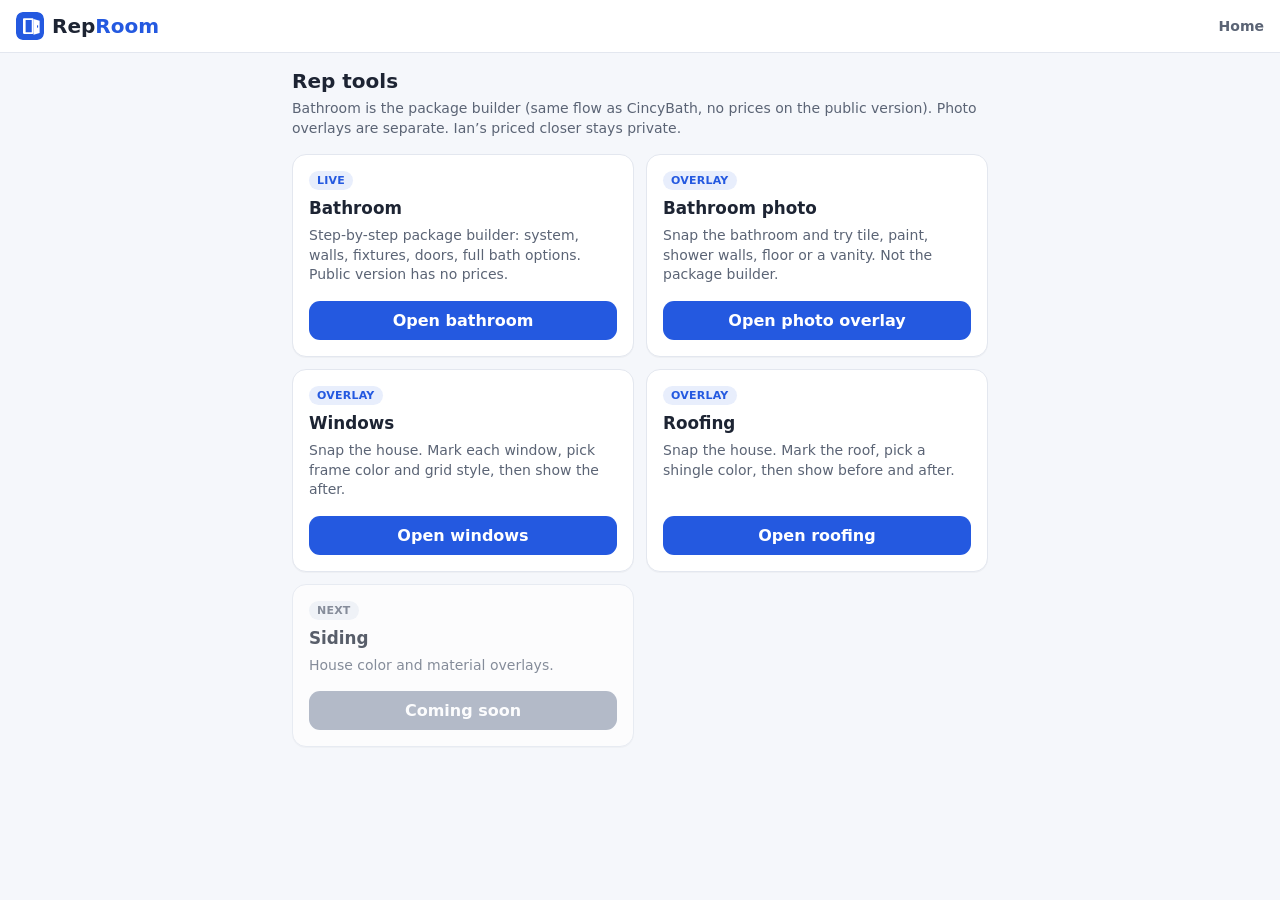
==== visualizer/index.html @ 2c046ca3 "Remove private CincyBath priced card from Rep tools hub" ====
<!doctype html>
<html lang="en"><head>
<meta charset="utf-8">
<meta name="viewport" content="width=device-width,initial-scale=1,viewport-fit=cover">
<meta name="theme-color" content="#2459e0">
<title>RepRoom · Rep tools</title>
<link rel="icon" href="../favicon.svg" type="image/svg+xml">
<link rel="apple-touch-icon" href="../apple-touch-icon.png">
<style>
:root{--blue:#2459e0;--ink:#1d2433;--bg:#f5f7fb;--line:#e3e7ef;--gold:#f5c04a;--muted:#5b6475}
*{box-sizing:border-box}body{margin:0;background:var(--bg);color:var(--ink);font-family:system-ui,-apple-system,"Segoe UI",Roboto,sans-serif}
a{color:inherit;text-decoration:none}
header{display:flex;align-items:center;justify-content:space-between;padding:12px 16px;background:#fff;border-bottom:1px solid var(--line);position:sticky;top:0;z-index:2}
.brand{display:flex;align-items:center;gap:8px;font-weight:800;font-size:1.25rem;color:var(--ink)}
.brand img{width:28px;height:28px;border-radius:7px}
.brand span{color:var(--blue)}
main{max-width:720px;margin:0 auto;padding:16px 12px 40px}
h1{font-size:1.25rem;margin:0 0 6px}
.hint{color:var(--muted);font-size:14px;margin:0 0 16px;line-height:1.4}
.grid{display:grid;gap:12px}
@media(min-width:560px){.grid{grid-template-columns:1fr 1fr}}
.card{background:#fff;border:1px solid var(--line);border-radius:14px;padding:16px;display:flex;flex-direction:column;gap:8px;box-shadow:0 1px 0 rgba(29,36,51,.03)}
.card h2{margin:0;font-size:1.05rem}
.card p{margin:0;color:var(--muted);font-size:14px;line-height:1.4;flex:1}
.btn{display:inline-block;margin-top:8px;background:var(--blue);color:#fff;font-weight:650;padding:10px 14px;border-radius:11px;text-align:center}
.soon{opacity:.72}.soon .btn{background:#9aa3b5}
.tag{display:inline-block;font-size:11px;font-weight:700;letter-spacing:.02em;text-transform:uppercase;color:var(--blue);background:#e8eefc;border-radius:999px;padding:3px 8px;width:fit-content}
</style></head><body>
<header>
  <a class="brand" href="../?v=nocincy1"><img src="../logo.svg" width="28" height="28" alt=""><div>Rep<span>Room</span></div></a>
  <a href="../?v=nocincy1" style="font-weight:600;font-size:14px;color:var(--muted)">Home</a>
</header>
<main>
  <h1>Rep tools</h1>
  <p class="hint">Bathroom is the package builder (same flow as CincyBath, no prices on the public version). Photo overlays are separate. Ian’s priced closer stays private.</p>
  <div class="grid">
    <a class="card" href="packages/?v=nocincy1">
      <span class="tag">Live</span>
      <h2>Bathroom</h2>
      <p>Step-by-step package builder: system, walls, fixtures, doors, full bath options. Public version has no prices.</p>
      <span class="btn">Open bathroom</span>
    </a>
<a class="card" href="bath/?v=nocincy1">
      <span class="tag">Overlay</span>
      <h2>Bathroom photo</h2>
      <p>Snap the bathroom and try tile, paint, shower walls, floor or a vanity. Not the package builder.</p>
      <span class="btn">Open photo overlay</span>
    </a>
    <a class="card" href="windows/?v=nocincy1">
      <span class="tag">Overlay</span>
      <h2>Windows</h2>
      <p>Snap the house. Mark each window, pick frame color and grid style, then show the after.</p>
      <span class="btn">Open windows</span>
    </a>
    <a class="card" href="roofing/?v=nocincy1">
      <span class="tag">Overlay</span>
      <h2>Roofing</h2>
      <p>Snap the house. Mark the roof, pick a shingle color, then show before and after.</p>
      <span class="btn">Open roofing</span>
    </a>
    <div class="card soon">
      <span class="tag" style="color:#5b6475;background:#eef1f6">Next</span>
      <h2>Siding</h2>
      <p>House color and material overlays.</p>
      <span class="btn">Coming soon</span>
    </div>
  </div>
</main>
</body></html>
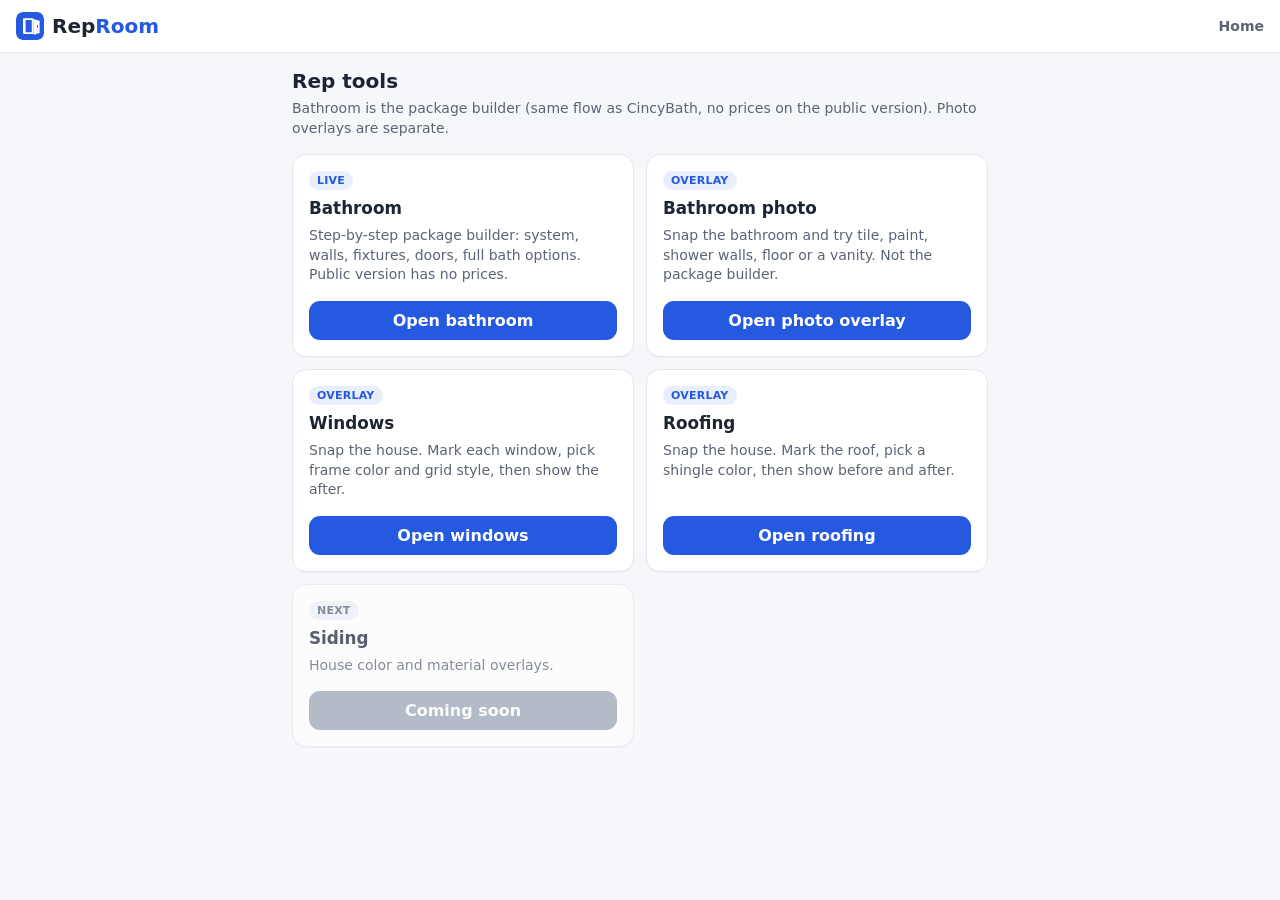
==== commit 203b309d: "Drop priced-closer hint from hub after removing CincyBath card" ====
--- a/visualizer/index.html
+++ b/visualizer/index.html
@@ -27,32 +27,32 @@
 .tag{display:inline-block;font-size:11px;font-weight:700;letter-spacing:.02em;text-transform:uppercase;color:var(--blue);background:#e8eefc;border-radius:999px;padding:3px 8px;width:fit-content}
 </style></head><body>
 <header>
-  <a class="brand" href="../?v=nocincy1"><img src="../logo.svg" width="28" height="28" alt=""><div>Rep<span>Room</span></div></a>
-  <a href="../?v=nocincy1" style="font-weight:600;font-size:14px;color:var(--muted)">Home</a>
+  <a class="brand" href="../?v=nocincy2"><img src="../logo.svg" width="28" height="28" alt=""><div>Rep<span>Room</span></div></a>
+  <a href="../?v=nocincy2" style="font-weight:600;font-size:14px;color:var(--muted)">Home</a>
 </header>
 <main>
   <h1>Rep tools</h1>
-  <p class="hint">Bathroom is the package builder (same flow as CincyBath, no prices on the public version). Photo overlays are separate. Ian’s priced closer stays private.</p>
+  <p class="hint">Bathroom is the package builder (same flow as CincyBath, no prices on the public version). Photo overlays are separate.</p>
   <div class="grid">
-    <a class="card" href="packages/?v=nocincy1">
+    <a class="card" href="packages/?v=nocincy2">
       <span class="tag">Live</span>
       <h2>Bathroom</h2>
       <p>Step-by-step package builder: system, walls, fixtures, doors, full bath options. Public version has no prices.</p>
       <span class="btn">Open bathroom</span>
     </a>
-<a class="card" href="bath/?v=nocincy1">
+<a class="card" href="bath/?v=nocincy2">
       <span class="tag">Overlay</span>
       <h2>Bathroom photo</h2>
       <p>Snap the bathroom and try tile, paint, shower walls, floor or a vanity. Not the package builder.</p>
       <span class="btn">Open photo overlay</span>
     </a>
-    <a class="card" href="windows/?v=nocincy1">
+    <a class="card" href="windows/?v=nocincy2">
       <span class="tag">Overlay</span>
       <h2>Windows</h2>
       <p>Snap the house. Mark each window, pick frame color and grid style, then show the after.</p>
       <span class="btn">Open windows</span>
     </a>
-    <a class="card" href="roofing/?v=nocincy1">
+    <a class="card" href="roofing/?v=nocincy2">
       <span class="tag">Overlay</span>
       <h2>Roofing</h2>
       <p>Snap the house. Mark the roof, pick a shingle color, then show before and after.</p>
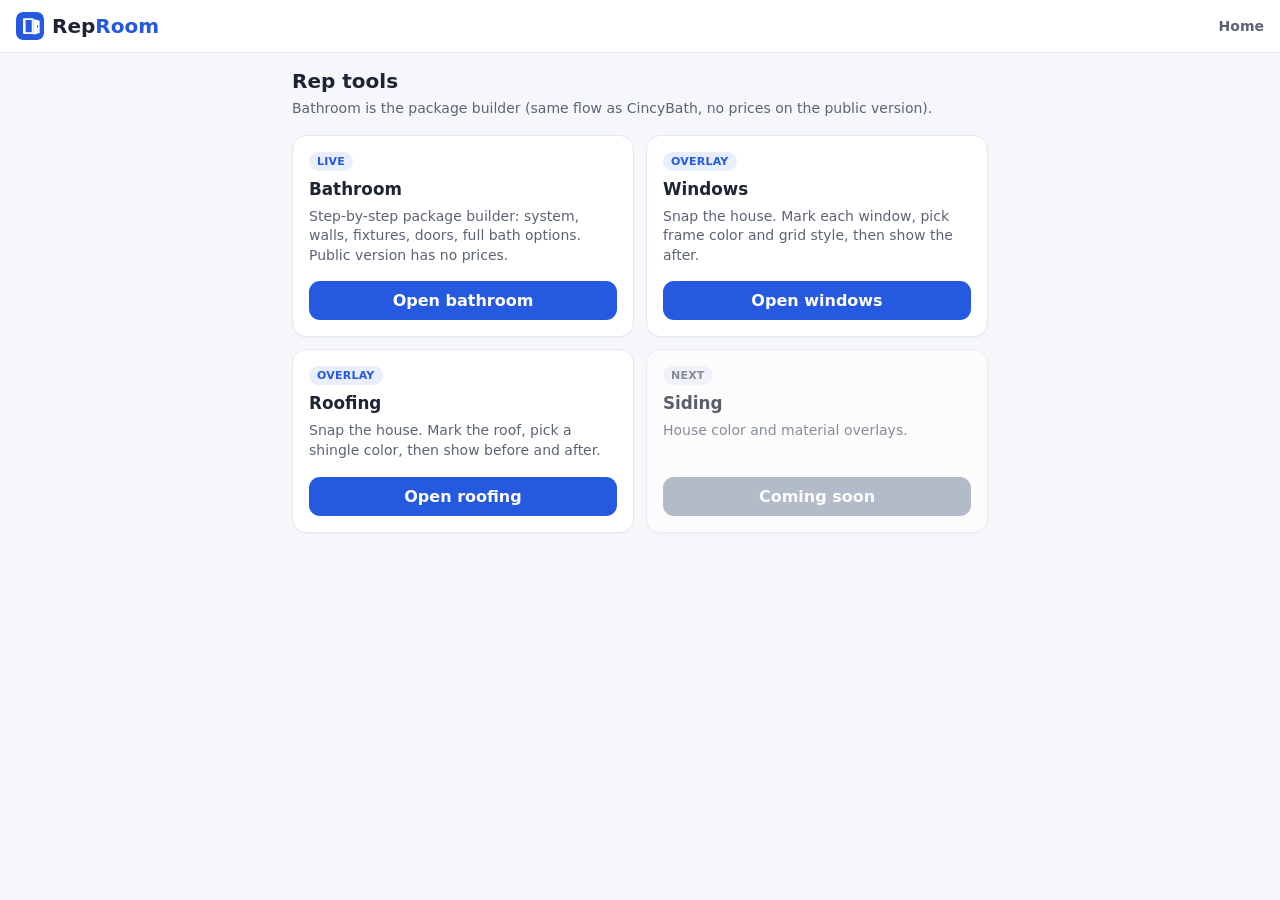
==== commit 68cc545d: "Hub: remove Bathroom photo card; Bathroom entry is packages only" ====
--- a/visualizer/index.html
+++ b/visualizer/index.html
@@ -27,32 +27,26 @@
 .tag{display:inline-block;font-size:11px;font-weight:700;letter-spacing:.02em;text-transform:uppercase;color:var(--blue);background:#e8eefc;border-radius:999px;padding:3px 8px;width:fit-content}
 </style></head><body>
 <header>
-  <a class="brand" href="../?v=nocincy2"><img src="../logo.svg" width="28" height="28" alt=""><div>Rep<span>Room</span></div></a>
-  <a href="../?v=nocincy2" style="font-weight:600;font-size:14px;color:var(--muted)">Home</a>
+  <a class="brand" href="../?v=hubtrim1"><img src="../logo.svg" width="28" height="28" alt=""><div>Rep<span>Room</span></div></a>
+  <a href="../?v=hubtrim1" style="font-weight:600;font-size:14px;color:var(--muted)">Home</a>
 </header>
 <main>
   <h1>Rep tools</h1>
-  <p class="hint">Bathroom is the package builder (same flow as CincyBath, no prices on the public version). Photo overlays are separate.</p>
+  <p class="hint">Bathroom is the package builder (same flow as CincyBath, no prices on the public version).</p>
   <div class="grid">
-    <a class="card" href="packages/?v=nocincy2">
+    <a class="card" href="packages/?v=hubtrim1">
       <span class="tag">Live</span>
       <h2>Bathroom</h2>
       <p>Step-by-step package builder: system, walls, fixtures, doors, full bath options. Public version has no prices.</p>
       <span class="btn">Open bathroom</span>
     </a>
-<a class="card" href="bath/?v=nocincy2">
-      <span class="tag">Overlay</span>
-      <h2>Bathroom photo</h2>
-      <p>Snap the bathroom and try tile, paint, shower walls, floor or a vanity. Not the package builder.</p>
-      <span class="btn">Open photo overlay</span>
-    </a>
-    <a class="card" href="windows/?v=nocincy2">
+<a class="card" href="windows/?v=hubtrim1">
       <span class="tag">Overlay</span>
       <h2>Windows</h2>
       <p>Snap the house. Mark each window, pick frame color and grid style, then show the after.</p>
       <span class="btn">Open windows</span>
     </a>
-    <a class="card" href="roofing/?v=nocincy2">
+    <a class="card" href="roofing/?v=hubtrim1">
       <span class="tag">Overlay</span>
       <h2>Roofing</h2>
       <p>Snap the house. Mark the roof, pick a shingle color, then show before and after.</p>
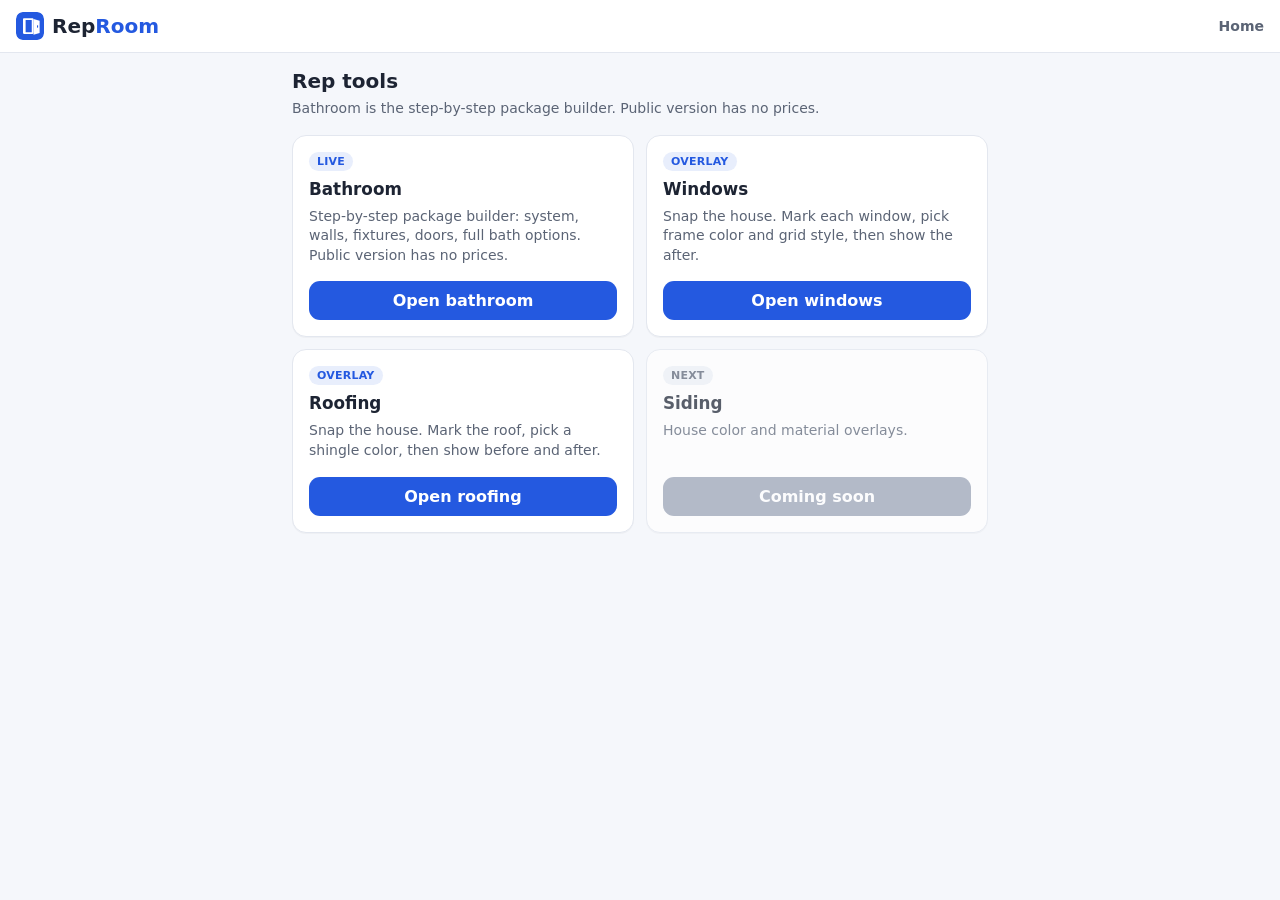
==== commit 2dc35920: "Drop CincyBath name from hub hint; priced card already removed" ====
--- a/visualizer/index.html
+++ b/visualizer/index.html
@@ -27,26 +27,26 @@
 .tag{display:inline-block;font-size:11px;font-weight:700;letter-spacing:.02em;text-transform:uppercase;color:var(--blue);background:#e8eefc;border-radius:999px;padding:3px 8px;width:fit-content}
 </style></head><body>
 <header>
-  <a class="brand" href="../?v=hubtrim1"><img src="../logo.svg" width="28" height="28" alt=""><div>Rep<span>Room</span></div></a>
-  <a href="../?v=hubtrim1" style="font-weight:600;font-size:14px;color:var(--muted)">Home</a>
+  <a class="brand" href="../?v=hubtrim2"><img src="../logo.svg" width="28" height="28" alt=""><div>Rep<span>Room</span></div></a>
+  <a href="../?v=hubtrim2" style="font-weight:600;font-size:14px;color:var(--muted)">Home</a>
 </header>
 <main>
   <h1>Rep tools</h1>
-  <p class="hint">Bathroom is the package builder (same flow as CincyBath, no prices on the public version).</p>
+  <p class="hint">Bathroom is the step-by-step package builder. Public version has no prices.</p>
   <div class="grid">
-    <a class="card" href="packages/?v=hubtrim1">
+    <a class="card" href="packages/?v=hubtrim2">
       <span class="tag">Live</span>
       <h2>Bathroom</h2>
       <p>Step-by-step package builder: system, walls, fixtures, doors, full bath options. Public version has no prices.</p>
       <span class="btn">Open bathroom</span>
     </a>
-<a class="card" href="windows/?v=hubtrim1">
+<a class="card" href="windows/?v=hubtrim2">
       <span class="tag">Overlay</span>
       <h2>Windows</h2>
       <p>Snap the house. Mark each window, pick frame color and grid style, then show the after.</p>
       <span class="btn">Open windows</span>
     </a>
-    <a class="card" href="roofing/?v=hubtrim1">
+    <a class="card" href="roofing/?v=hubtrim2">
       <span class="tag">Overlay</span>
       <h2>Roofing</h2>
       <p>Snap the house. Mark the roof, pick a shingle color, then show before and after.</p>
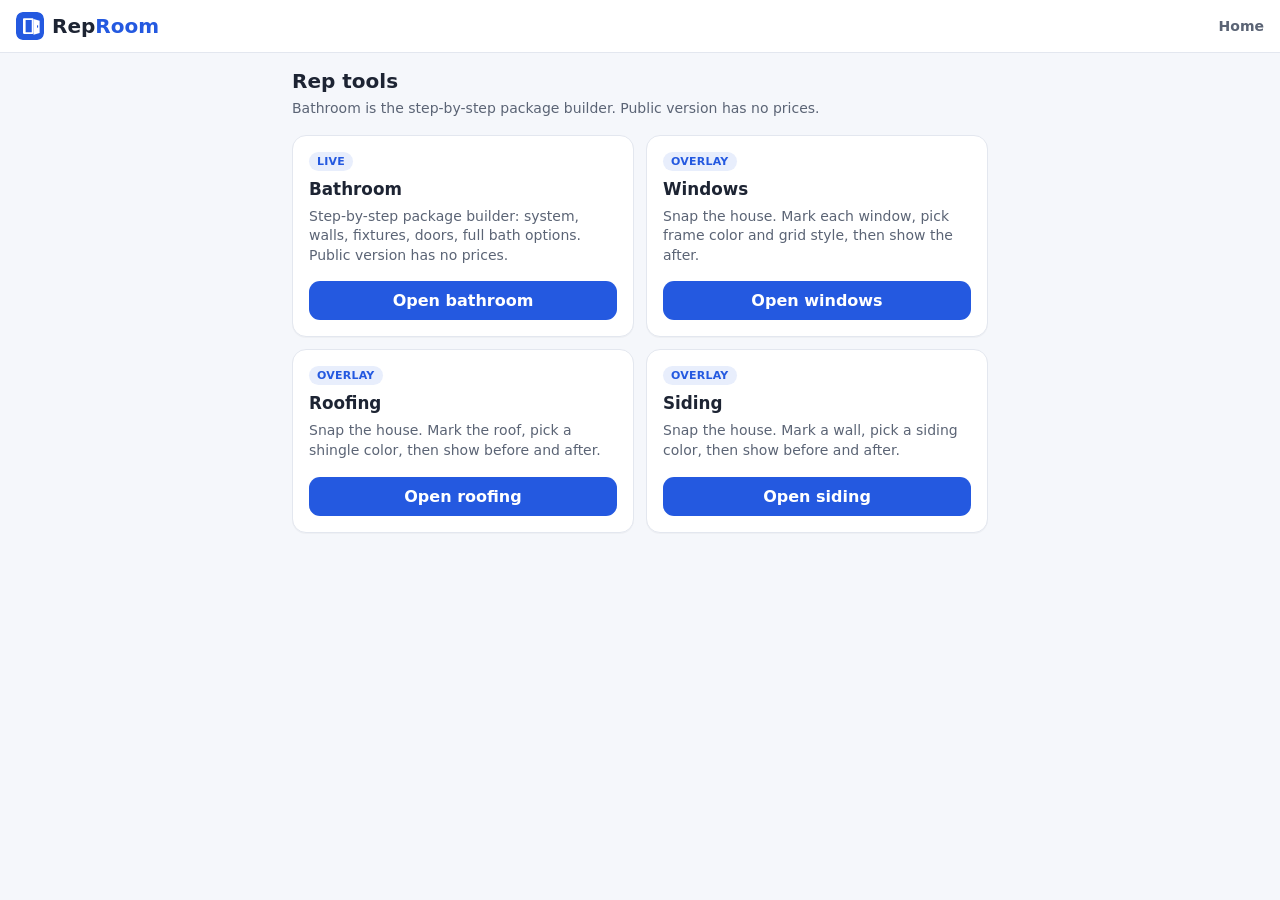
==== commit c7a5a9f7: "Hub: launch Siding overlay; cache bust ?v=siding1" ====
--- a/visualizer/index.html
+++ b/visualizer/index.html
@@ -27,37 +27,37 @@
 .tag{display:inline-block;font-size:11px;font-weight:700;letter-spacing:.02em;text-transform:uppercase;color:var(--blue);background:#e8eefc;border-radius:999px;padding:3px 8px;width:fit-content}
 </style></head><body>
 <header>
-  <a class="brand" href="../?v=hubtrim2"><img src="../logo.svg" width="28" height="28" alt=""><div>Rep<span>Room</span></div></a>
-  <a href="../?v=hubtrim2" style="font-weight:600;font-size:14px;color:var(--muted)">Home</a>
+  <a class="brand" href="../?v=siding1"><img src="../logo.svg" width="28" height="28" alt=""><div>Rep<span>Room</span></div></a>
+  <a href="../?v=siding1" style="font-weight:600;font-size:14px;color:var(--muted)">Home</a>
 </header>
 <main>
   <h1>Rep tools</h1>
   <p class="hint">Bathroom is the step-by-step package builder. Public version has no prices.</p>
   <div class="grid">
-    <a class="card" href="packages/?v=hubtrim2">
+    <a class="card" href="packages/?v=siding1">
       <span class="tag">Live</span>
       <h2>Bathroom</h2>
       <p>Step-by-step package builder: system, walls, fixtures, doors, full bath options. Public version has no prices.</p>
       <span class="btn">Open bathroom</span>
     </a>
-<a class="card" href="windows/?v=hubtrim2">
+<a class="card" href="windows/?v=siding1">
       <span class="tag">Overlay</span>
       <h2>Windows</h2>
       <p>Snap the house. Mark each window, pick frame color and grid style, then show the after.</p>
       <span class="btn">Open windows</span>
     </a>
-    <a class="card" href="roofing/?v=hubtrim2">
+    <a class="card" href="roofing/?v=siding1">
       <span class="tag">Overlay</span>
       <h2>Roofing</h2>
       <p>Snap the house. Mark the roof, pick a shingle color, then show before and after.</p>
       <span class="btn">Open roofing</span>
     </a>
-    <div class="card soon">
-      <span class="tag" style="color:#5b6475;background:#eef1f6">Next</span>
+    <a class="card" href="siding/?v=siding1">
+      <span class="tag">Overlay</span>
       <h2>Siding</h2>
-      <p>House color and material overlays.</p>
-      <span class="btn">Coming soon</span>
-    </div>
+      <p>Snap the house. Mark a wall, pick a siding color, then show before and after.</p>
+      <span class="btn">Open siding</span>
+    </a>
   </div>
 </main>
 </body></html>
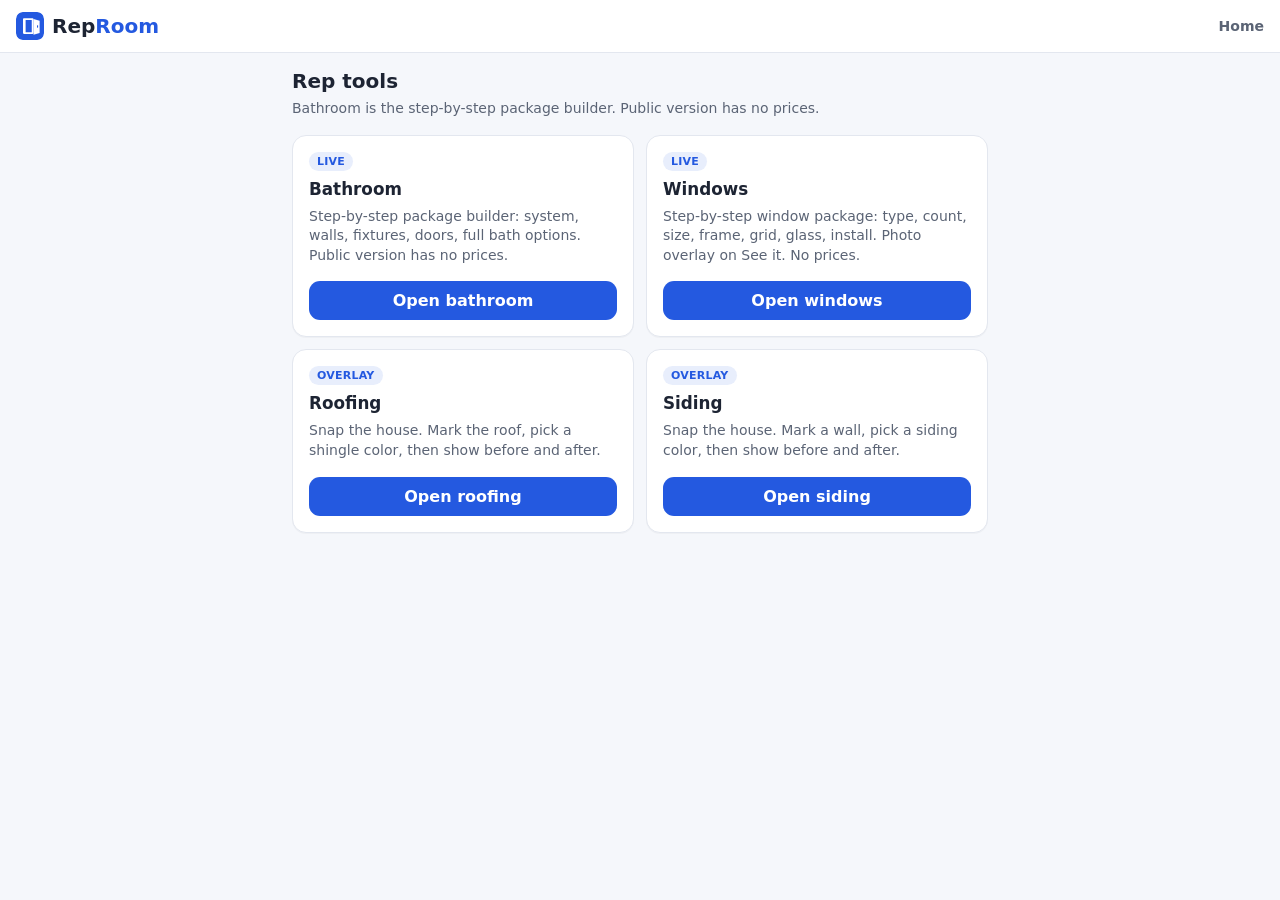
==== commit e572cd4e: "Hub: Windows opens packages stepper (?v=winpkg1)" ====
--- a/visualizer/index.html
+++ b/visualizer/index.html
@@ -27,32 +27,32 @@
 .tag{display:inline-block;font-size:11px;font-weight:700;letter-spacing:.02em;text-transform:uppercase;color:var(--blue);background:#e8eefc;border-radius:999px;padding:3px 8px;width:fit-content}
 </style></head><body>
 <header>
-  <a class="brand" href="../?v=siding1"><img src="../logo.svg" width="28" height="28" alt=""><div>Rep<span>Room</span></div></a>
-  <a href="../?v=siding1" style="font-weight:600;font-size:14px;color:var(--muted)">Home</a>
+  <a class="brand" href="../?v=winpkg1"><img src="../logo.svg" width="28" height="28" alt=""><div>Rep<span>Room</span></div></a>
+  <a href="../?v=winpkg1" style="font-weight:600;font-size:14px;color:var(--muted)">Home</a>
 </header>
 <main>
   <h1>Rep tools</h1>
   <p class="hint">Bathroom is the step-by-step package builder. Public version has no prices.</p>
   <div class="grid">
-    <a class="card" href="packages/?v=siding1">
+    <a class="card" href="packages/?v=winpkg1">
       <span class="tag">Live</span>
       <h2>Bathroom</h2>
       <p>Step-by-step package builder: system, walls, fixtures, doors, full bath options. Public version has no prices.</p>
       <span class="btn">Open bathroom</span>
     </a>
-<a class="card" href="windows/?v=siding1">
-      <span class="tag">Overlay</span>
+<a class="card" href="windows/packages/?v=winpkg1">
+      <span class="tag">Live</span>
       <h2>Windows</h2>
-      <p>Snap the house. Mark each window, pick frame color and grid style, then show the after.</p>
+      <p>Step-by-step window package: type, count, size, frame, grid, glass, install. Photo overlay on See it. No prices.</p>
       <span class="btn">Open windows</span>
     </a>
-    <a class="card" href="roofing/?v=siding1">
+    <a class="card" href="roofing/?v=winpkg1">
       <span class="tag">Overlay</span>
       <h2>Roofing</h2>
       <p>Snap the house. Mark the roof, pick a shingle color, then show before and after.</p>
       <span class="btn">Open roofing</span>
     </a>
-    <a class="card" href="siding/?v=siding1">
+    <a class="card" href="siding/?v=winpkg1">
       <span class="tag">Overlay</span>
       <h2>Siding</h2>
       <p>Snap the house. Mark a wall, pick a siding color, then show before and after.</p>
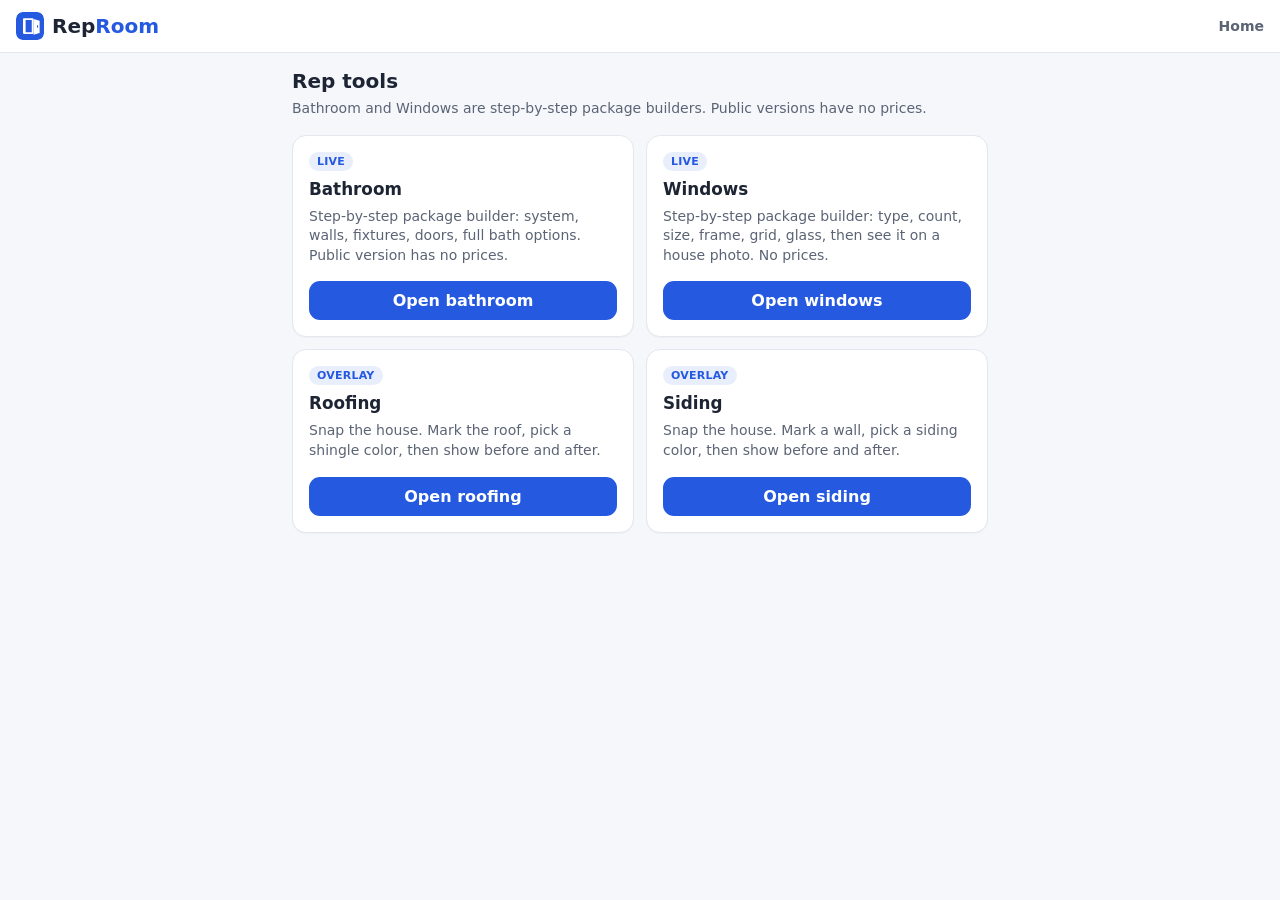
==== commit 88a90c01: "Windows packages: Packages-depth stepper at /windows/?v=winflow1 Guided flow (photos → type → count " ====
--- a/visualizer/index.html
+++ b/visualizer/index.html
@@ -27,32 +27,32 @@
 .tag{display:inline-block;font-size:11px;font-weight:700;letter-spacing:.02em;text-transform:uppercase;color:var(--blue);background:#e8eefc;border-radius:999px;padding:3px 8px;width:fit-content}
 </style></head><body>
 <header>
-  <a class="brand" href="../?v=winpkg1"><img src="../logo.svg" width="28" height="28" alt=""><div>Rep<span>Room</span></div></a>
-  <a href="../?v=winpkg1" style="font-weight:600;font-size:14px;color:var(--muted)">Home</a>
+  <a class="brand" href="../?v=winflow1"><img src="../logo.svg" width="28" height="28" alt=""><div>Rep<span>Room</span></div></a>
+  <a href="../?v=winflow1" style="font-weight:600;font-size:14px;color:var(--muted)">Home</a>
 </header>
 <main>
   <h1>Rep tools</h1>
-  <p class="hint">Bathroom is the step-by-step package builder. Public version has no prices.</p>
+  <p class="hint">Bathroom and Windows are step-by-step package builders. Public versions have no prices.</p>
   <div class="grid">
-    <a class="card" href="packages/?v=winpkg1">
+    <a class="card" href="packages/?v=winflow1">
       <span class="tag">Live</span>
       <h2>Bathroom</h2>
       <p>Step-by-step package builder: system, walls, fixtures, doors, full bath options. Public version has no prices.</p>
       <span class="btn">Open bathroom</span>
     </a>
-<a class="card" href="windows/packages/?v=winpkg1">
+    <a class="card" href="windows/?v=winflow1">
       <span class="tag">Live</span>
       <h2>Windows</h2>
-      <p>Step-by-step window package: type, count, size, frame, grid, glass, install. Photo overlay on See it. No prices.</p>
+      <p>Step-by-step package builder: type, count, size, frame, grid, glass, then see it on a house photo. No prices.</p>
       <span class="btn">Open windows</span>
     </a>
-    <a class="card" href="roofing/?v=winpkg1">
+    <a class="card" href="roofing/?v=winflow1">
       <span class="tag">Overlay</span>
       <h2>Roofing</h2>
       <p>Snap the house. Mark the roof, pick a shingle color, then show before and after.</p>
       <span class="btn">Open roofing</span>
     </a>
-    <a class="card" href="siding/?v=winpkg1">
+    <a class="card" href="siding/?v=winflow1">
       <span class="tag">Overlay</span>
       <h2>Siding</h2>
       <p>Snap the house. Mark a wall, pick a siding color, then show before and after.</p>
